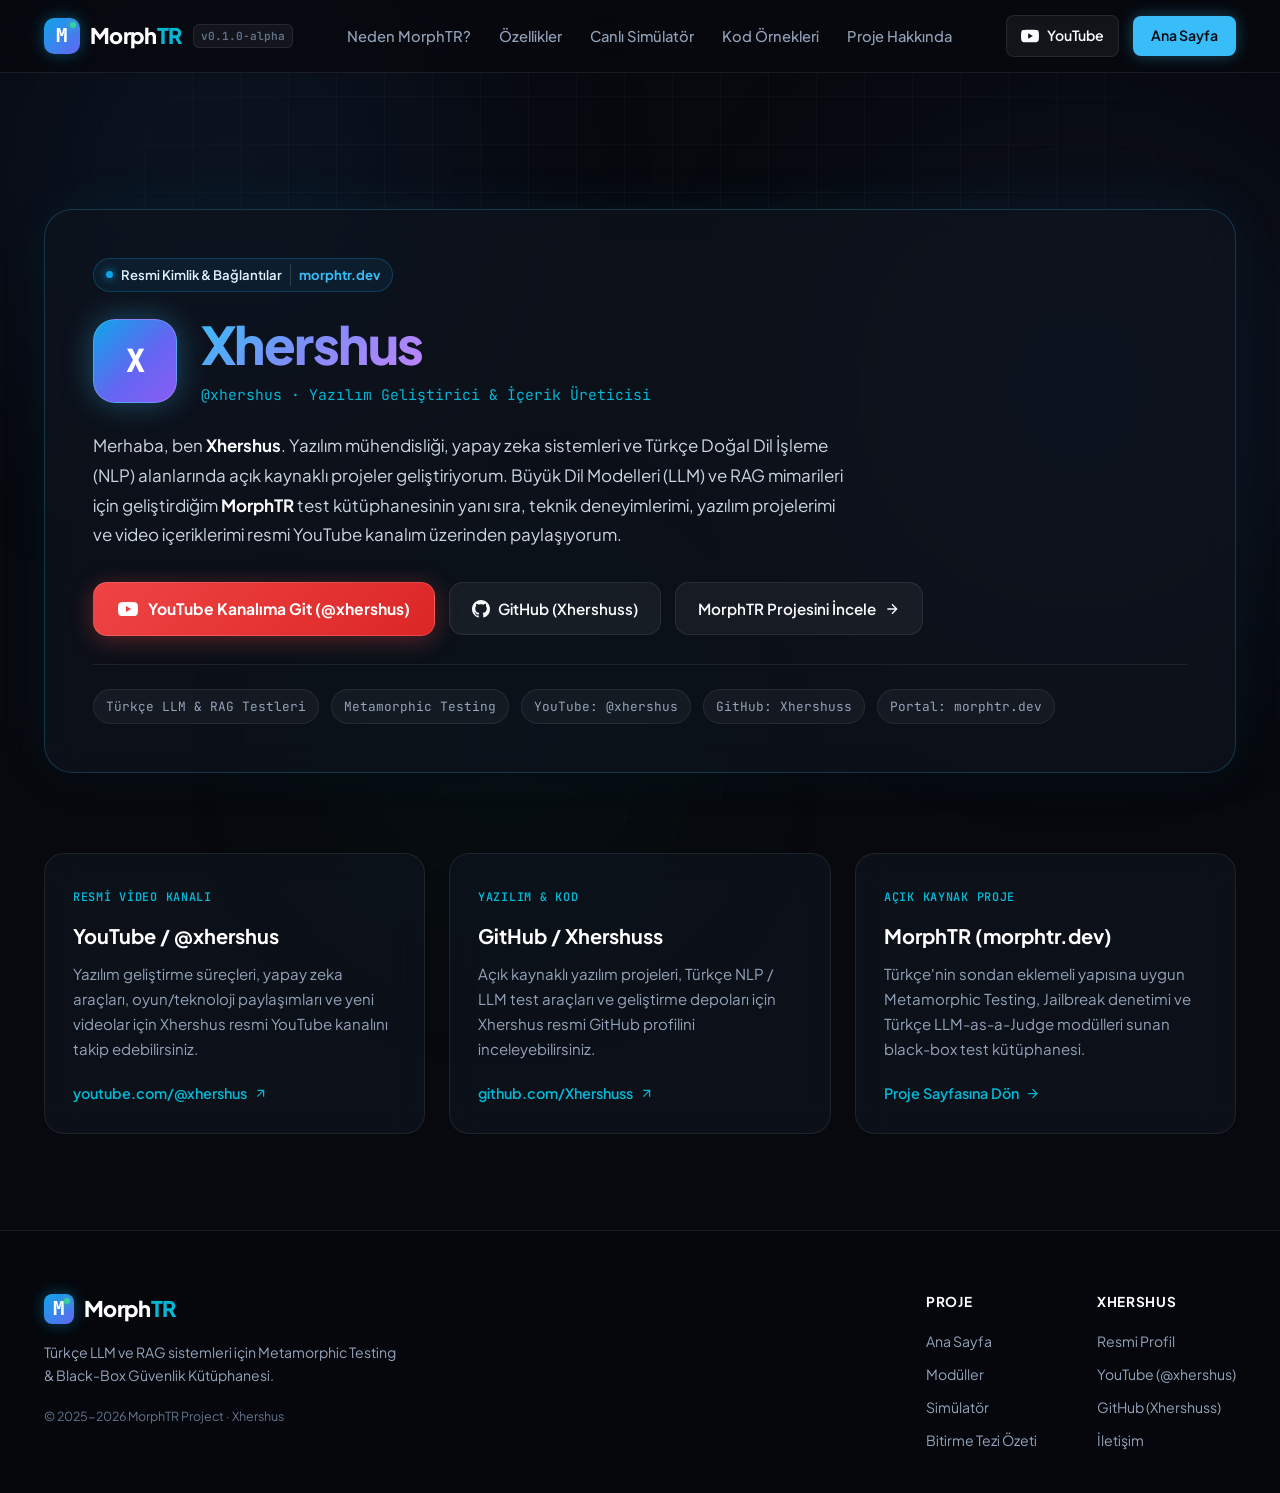
==== xhershus/index.html @ 2f46119b "Add Xhershus profile page, SEO metadata, sitemap and robots" ====
<!DOCTYPE html>
<html lang="tr">
<head>
  <meta charset="UTF-8">
  <meta name="viewport" content="width=device-width, initial-scale=1.0">
  <title>Xhershus - Resmi Profil ve Bağlantılar | MorphTR</title>
  <meta name="description" content="Xhershus resmi geliştirici ve içerik üreticisi profili. YouTube kanalı (@xhershus), GitHub profili (Xhershuss) ve açık kaynaklı MorphTR projesine buradan ulaşabilirsiniz.">
  <meta name="robots" content="index, follow">
  <meta name="author" content="Xhershus">
  <link rel="canonical" href="https://morphtr.dev/xhershus/">

  <!-- Open Graph / Social Media -->
  <meta property="og:type" content="profile">
  <meta property="og:site_name" content="MorphTR">
  <meta property="og:title" content="Xhershus - Resmi Profil ve Bağlantılar | MorphTR">
  <meta property="og:description" content="Xhershus resmi profil sayfası: YouTube kanalı (@xhershus), GitHub profili (Xhershuss) ve MorphTR açık kaynak projesi.">
  <meta property="og:url" content="https://morphtr.dev/xhershus/">
  <meta property="og:image" content="https://morphtr.dev/og-image.png">
  <meta property="profile:username" content="Xhershus">

  <!-- Structured Data (Schema.org JSON-LD) -->
  <script type="application/ld+json">
    {
      "@context": "https://schema.org",
      "@graph": [
        {
          "@type": "ProfilePage",
          "@id": "https://morphtr.dev/xhershus/#profilepage",
          "url": "https://morphtr.dev/xhershus/",
          "name": "Xhershus - Resmi Profil ve Bağlantılar",
          "isPartOf": {
            "@type": "WebSite",
            "name": "MorphTR",
            "url": "https://morphtr.dev/"
          },
          "dateCreated": "2026-11-14T21:51:00+03:00",
          "dateModified": "2026-11-14T22:08:00+03:00",
          "mainEntity": {
            "@type": "Person",
            "name": "Xhershus",
            "alternateName": "Xhershus",
            "identifier": "xhershus",
            "url": "https://morphtr.dev/xhershus/",
            "description": "Yazılım geliştirici, Türkçe NLP ve LLM test teknolojileri araştırmacısı, MorphTR geliştiricisi ve YouTube içerik üreticisi.",
            "sameAs": [
              "https://www.youtube.com/@xhershus",
              "https://github.com/Xhershuss"
            ]
          }
        },
        {
          "@type": "BreadcrumbList",
          "itemListElement": [
            {
              "@type": "ListItem",
              "position": 1,
              "name": "MorphTR",
              "item": "https://morphtr.dev/"
            },
            {
              "@type": "ListItem",
              "position": 2,
              "name": "Xhershus",
              "item": "https://morphtr.dev/xhershus/"
            }
          ]
        }
      ]
    }
  </script>

  <!-- Fonts & Styles -->
  <link rel="preconnect" href="https://fonts.googleapis.com">
  <link rel="preconnect" href="https://fonts.gstatic.com" crossorigin>
  <link href="https://fonts.googleapis.com/css2?family=Plus+Jakarta+Sans:wght@300;400;500;600;700;800&family=JetBrains+Mono:wght@400;500;600;700&display=swap" rel="stylesheet">
  <link rel="stylesheet" href="../style.css">
</head>
<body>

  <!-- Background decorative glows -->
  <div class="glow-orb glow-top-left" aria-hidden="true"></div>
  <div class="glow-orb glow-top-right" aria-hidden="true"></div>
  <div class="glow-orb glow-center" aria-hidden="true"></div>
  <div class="bg-grid-pattern" aria-hidden="true"></div>

  <!-- Navigation -->
  <header class="navbar" id="navbar">
    <div class="container nav-container">
      <a href="../" class="brand-logo" aria-label="MorphTR Ana Sayfa">
        <div class="logo-icon">
          <span class="logo-morph">M</span>
          <span class="logo-dot"></span>
        </div>
        <span class="brand-name">Morph<span class="brand-accent">TR</span></span>
        <span class="version-tag">v0.1.0-alpha</span>
      </a>

      <nav class="nav-links" aria-label="Ana Menü">
        <a href="../#sorun-ve-cozum" class="nav-link">Neden MorphTR?</a>
        <a href="../#ozellikler" class="nav-link">Özellikler</a>
        <a href="../#interaktif-demo" class="nav-link">Canlı Simülatör</a>
        <a href="../#ornek-kod" class="nav-link">Kod Örnekleri</a>
        <a href="../#proje-hakkinda" class="nav-link">Proje Hakkında</a>
      </nav>

      <div class="nav-actions">
        <a href="https://www.youtube.com/@xhershus" target="_blank" rel="me noopener" class="btn-nav-github">
          <svg viewBox="0 0 24 24" width="18" height="18" fill="currentColor" aria-hidden="true">
            <path d="M23.498 6.186a3.016 3.016 0 0 0-2.122-2.136C19.505 3.545 12 3.545 12 3.545s-7.505 0-9.377.505A3.017 3.017 0 0 0 .502 6.186C0 8.07 0 12 0 12s0 3.93.502 5.814a3.016 3.016 0 0 0 2.122 2.136c1.871.505 9.376.505 9.376.505s7.505 0 9.377-.505a3.015 3.015 0 0 0 2.122-2.136C24 15.93 24 12 24 12s0-3.93-.502-5.814zM9.545 15.568V8.432L15.818 12l-6.273 3.568z"/>
          </svg>
          <span>YouTube</span>
        </a>
        <a href="../" class="btn-primary-sm">Ana Sayfa</a>
      </div>
    </div>
  </header>

  <main>
    <!-- PROFILE HERO -->
    <section class="profile-hero">
      <div class="container">
        <div class="profile-hero-card">
          <div class="badge-pill">
            <span class="badge-dot"></span>
            <span class="badge-text">Resmi Kimlik &amp; Bağlantılar</span>
            <span class="badge-accent">morphtr.dev</span>
          </div>

          <div class="profile-identity">
            <div class="profile-avatar" aria-hidden="true">X</div>
            <div>
              <h1 class="profile-title"><span class="gradient-text">Xhershus</span></h1>
              <div class="profile-handle">@xhershus · Yazılım Geliştirici &amp; İçerik Üreticisi</div>
            </div>
          </div>

          <p class="profile-bio">
            Merhaba, ben <strong>Xhershus</strong>. Yazılım mühendisliği, yapay zeka sistemleri ve Türkçe Doğal Dil İşleme (NLP) alanlarında açık kaynaklı projeler geliştiriyorum. Büyük Dil Modelleri (LLM) ve RAG mimarileri için geliştirdiğim <strong>MorphTR</strong> test kütüphanesinin yanı sıra, teknik deneyimlerimi, yazılım projelerimi ve video içeriklerimi resmi YouTube kanalım üzerinden paylaşıyorum.
          </p>

          <div class="profile-actions">
            <a href="https://www.youtube.com/@xhershus" target="_blank" rel="me noopener" class="btn-youtube-primary" id="btn-youtube-channel">
              <svg viewBox="0 0 24 24" width="20" height="20" fill="currentColor" aria-hidden="true">
                <path d="M23.498 6.186a3.016 3.016 0 0 0-2.122-2.136C19.505 3.545 12 3.545 12 3.545s-7.505 0-9.377.505A3.017 3.017 0 0 0 .502 6.186C0 8.07 0 12 0 12s0 3.93.502 5.814a3.016 3.016 0 0 0 2.122 2.136c1.871.505 9.376.505 9.376.505s7.505 0 9.377-.505a3.015 3.015 0 0 0 2.122-2.136C24 15.93 24 12 24 12s0-3.93-.502-5.814zM9.545 15.568V8.432L15.818 12l-6.273 3.568z"/>
              </svg>
              <span>YouTube Kanalıma Git (@xhershus)</span>
            </a>

            <a href="https://github.com/Xhershuss" target="_blank" rel="me noopener" class="profile-btn-secondary" id="btn-github-profile">
              <svg viewBox="0 0 24 24" width="18" height="18" fill="currentColor" aria-hidden="true">
                <path d="M12 0C5.37 0 0 5.37 0 12c0 5.31 3.435 9.795 8.205 11.385.6.105.825-.255.825-.57 0-.285-.015-1.23-.015-2.235-3.015.555-3.795-.735-4.035-1.41-.135-.345-.72-1.41-1.23-1.695-.42-.225-1.02-.78-.015-.795.945-.015 1.62.87 1.845 1.23 1.08 1.815 2.805 1.305 3.495.99.105-.78.42-1.305.765-1.605-2.67-.3-5.46-1.335-5.46-5.925 0-1.305.465-2.385 1.23-3.225-.12-.3-.54-1.53.12-3.18 0 0 1.005-.315 3.3 1.23.96-.27 1.98-.405 3-.405s2.04.135 3 .405c2.295-1.56 3.3-1.23 3.3-1.23.66 1.65.24 2.88.12 3.18.765.84 1.23 1.905 1.23 3.225 0 4.605-2.805 5.625-5.475 5.925.435.375.81 1.095.81 2.22 0 1.605-.015 2.895-.015 3.3 0 .315.225.69.825.57A12.02 12.02 0 0024 12c0-6.63-5.37-12-12-12z"/>
              </svg>
              <span>GitHub (Xhershuss)</span>
            </a>

            <a href="../" class="profile-btn-secondary">
              <span>MorphTR Projesini İncele</span>
              <svg viewBox="0 0 24 24" width="16" height="16" fill="none" stroke="currentColor" stroke-width="2" aria-hidden="true">
                <path d="M5 12h14M12 5l7 7-7 7"/>
              </svg>
            </a>
          </div>

          <div class="profile-meta-strip">
            <span class="profile-chip">Türkçe LLM &amp; RAG Testleri</span>
            <span class="profile-chip">Metamorphic Testing</span>
            <span class="profile-chip">YouTube: @xhershus</span>
            <span class="profile-chip">GitHub: Xhershuss</span>
            <span class="profile-chip">Portal: morphtr.dev</span>
          </div>
        </div>
      </div>
    </section>

    <!-- PROFILE HIGHLIGHTS & VERIFIED LINKS -->
    <section class="profile-grid-section">
      <div class="container">
        <div class="profile-cards-grid">
          <article class="profile-card">
            <div>
              <span class="profile-card-tag">Resmi Video Kanalı</span>
              <h2>YouTube / @xhershus</h2>
              <p>
                Yazılım geliştirme süreçleri, yapay zeka araçları, oyun/teknoloji paylaşımları ve yeni videolar için Xhershus resmi YouTube kanalını takip edebilirsiniz.
              </p>
            </div>
            <a href="https://www.youtube.com/@xhershus" target="_blank" rel="me noopener" class="profile-card-link">
              <span>youtube.com/@xhershus</span>
              <svg viewBox="0 0 24 24" width="15" height="15" fill="none" stroke="currentColor" stroke-width="2" aria-hidden="true">
                <path d="M7 17L17 7M7 7h10v10"/>
              </svg>
            </a>
          </article>

          <article class="profile-card">
            <div>
              <span class="profile-card-tag">Yazılım &amp; Kod</span>
              <h2>GitHub / Xhershuss</h2>
              <p>
                Açık kaynaklı yazılım projeleri, Türkçe NLP / LLM test araçları ve geliştirme depoları için Xhershus resmi GitHub profilini inceleyebilirsiniz.
              </p>
            </div>
            <a href="https://github.com/Xhershuss" target="_blank" rel="me noopener" class="profile-card-link">
              <span>github.com/Xhershuss</span>
              <svg viewBox="0 0 24 24" width="15" height="15" fill="none" stroke="currentColor" stroke-width="2" aria-hidden="true">
                <path d="M7 17L17 7M7 7h10v10"/>
              </svg>
            </a>
          </article>

          <article class="profile-card">
            <div>
              <span class="profile-card-tag">Açık Kaynak Proje</span>
              <h2>MorphTR (morphtr.dev)</h2>
              <p>
                Türkçe'nin sondan eklemeli yapısına uygun Metamorphic Testing, Jailbreak denetimi ve Türkçe LLM-as-a-Judge modülleri sunan black-box test kütüphanesi.
              </p>
            </div>
            <a href="../" class="profile-card-link">
              <span>Proje Sayfasına Dön</span>
              <svg viewBox="0 0 24 24" width="15" height="15" fill="none" stroke="currentColor" stroke-width="2" aria-hidden="true">
                <path d="M5 12h14M12 5l7 7-7 7"/>
              </svg>
            </a>
          </article>
        </div>
      </div>
    </section>
  </main>

  <!-- FOOTER -->
  <footer class="footer">
    <div class="container footer-container">
      <div class="footer-left">
        <div class="brand-logo footer-logo">
          <div class="logo-icon sm">
            <span class="logo-morph">M</span>
            <span class="logo-dot"></span>
          </div>
          <span class="brand-name">Morph<span class="brand-accent">TR</span></span>
        </div>
        <p class="footer-tagline">
          Türkçe LLM ve RAG sistemleri için Metamorphic Testing &amp; Black-Box Güvenlik Kütüphanesi.
        </p>
        <span class="footer-copyright">© 2025-2026 MorphTR Project · Xhershus</span>
      </div>

      <div class="footer-right">
        <div class="footer-nav-col">
          <h4 class="col-title">Proje</h4>
          <a href="../">Ana Sayfa</a>
          <a href="../#ozellikler">Modüller</a>
          <a href="../#interaktif-demo">Simülatör</a>
          <a href="../#proje-hakkinda">Bitirme Tezi Özeti</a>
        </div>
        <div class="footer-nav-col">
          <h4 class="col-title">Xhershus</h4>
          <a href="/xhershus/">Resmi Profil</a>
          <a href="https://www.youtube.com/@xhershus" target="_blank" rel="me noopener">YouTube (@xhershus)</a>
          <a href="https://github.com/Xhershuss" target="_blank" rel="me noopener">GitHub (Xhershuss)</a>
          <a href="mailto:info@morphtr.dev">İletişim</a>
        </div>
      </div>
    </div>
  </footer>

  <script>
    const navbar = document.getElementById('navbar');
    window.addEventListener('scroll', () => {
      if (window.scrollY > 20) {
        navbar.classList.add('scrolled');
      } else {
        navbar.classList.remove('scrolled');
      }
    });
  </script>
</body>
</html>
---- style.css ----
/* ===================================================================
   MorphTR - Modern Design System & Stylesheet
   Specialized for morphtr.dev
   Aesthetic: Ultra-modern Dark Mode, Glassmorphism, Neon Accents, Cyber-Academic
   =================================================================== */

:root {
  /* Color Palette */
  --bg-dark: #07090e;
  --bg-card: rgba(15, 20, 31, 0.7);
  --bg-card-hover: rgba(22, 29, 45, 0.85);
  --bg-card-solid: #0d121c;
  --bg-secondary: #0a0e17;

  /* Accent Gradients & Hues */
  --accent-cyan: #06b6d4;
  --accent-cyan-glow: rgba(6, 182, 212, 0.25);
  --accent-blue: #3b82f6;
  --accent-indigo: #6366f1;
  --accent-purple: #8b5cf6;
  --accent-emerald: #10b981;
  --accent-rose: #f43f5e;
  --accent-amber: #f59e0b;

  --gradient-primary: linear-gradient(135deg, #38bdf8 0%, #818cf8 50%, #c084fc 100%);
  --gradient-cyan-blue: linear-gradient(135deg, #06b6d4 0%, #3b82f6 100%);
  --gradient-border: linear-gradient(135deg, rgba(56, 189, 248, 0.4) 0%, rgba(99, 102, 241, 0.2) 50%, rgba(255, 255, 255, 0.05) 100%);
  --gradient-glow: radial-gradient(circle, rgba(56, 189, 248, 0.15) 0%, rgba(99, 102, 241, 0.05) 45%, transparent 70%);

  /* Typography */
  --font-sans: 'Plus Jakarta Sans', -apple-system, BlinkMacSystemFont, "Segoe UI", Roboto, sans-serif;
  --font-mono: 'JetBrains Mono', monospace;

  /* Text Colors */
  --text-main: #f8fafc;
  --text-muted: #94a3b8;
  --text-dim: #64748b;
  --text-inverted: #050811;

  /* Borders & Glass */
  --border-subtle: rgba(255, 255, 255, 0.08);
  --border-hover: rgba(56, 189, 248, 0.35);
  --glass-blur: blur(16px);
  --radius-sm: 8px;
  --radius-md: 14px;
  --radius-lg: 20px;
  --radius-xl: 28px;

  /* Shadows */
  --shadow-subtle: 0 4px 20px rgba(0, 0, 0, 0.35);
  --shadow-glow: 0 0 35px rgba(56, 189, 248, 0.2);
  --shadow-card: 0 10px 30px -10px rgba(0, 0, 0, 0.5);

  --transition-fast: 0.18s cubic-bezier(0.4, 0, 0.2, 1);
  --transition-smooth: 0.3s cubic-bezier(0.16, 1, 0.3, 1);
}

/* Reset & Base */
*, *::before, *::after {
  box-sizing: border-box;
  margin: 0;
  padding: 0;
}

html {
  scroll-behavior: smooth;
  font-size: 16px;
  color-scheme: dark;
}

body {
  font-family: var(--font-sans);
  background-color: var(--bg-dark);
  color: var(--text-main);
  line-height: 1.65;
  overflow-x: hidden;
  position: relative;
  min-height: 100vh;
  -webkit-font-smoothing: antialiased;
}

/* Background Grids & Orbs */
.bg-grid-pattern {
  position: fixed;
  top: 0;
  left: 0;
  width: 100vw;
  height: 100vh;
  background-image: 
    linear-gradient(to right, rgba(255, 255, 255, 0.025) 1px, transparent 1px),
    linear-gradient(to bottom, rgba(255, 255, 255, 0.025) 1px, transparent 1px);
  background-size: 48px 48px;
  pointer-events: none;
  z-index: -1;
  mask-image: radial-gradient(circle at 50% 30%, black 40%, transparent 80%);
}

.glow-orb {
  position: fixed;
  border-radius: 50%;
  filter: blur(120px);
  pointer-events: none;
  z-index: -1;
  opacity: 0.6;
  animation: floatOrb 18s ease-in-out infinite alternate;
}

.glow-top-left {
  top: -100px;
  left: -50px;
  width: 550px;
  height: 550px;
  background: radial-gradient(circle, rgba(14, 165, 233, 0.2) 0%, rgba(99, 102, 241, 0.1) 60%, transparent 80%);
}

.glow-top-right {
  top: 10%;
  right: -100px;
  width: 600px;
  height: 600px;
  background: radial-gradient(circle, rgba(139, 92, 246, 0.18) 0%, rgba(56, 189, 248, 0.08) 60%, transparent 80%);
  animation-delay: -5s;
}

.glow-center {
  top: 55%;
  left: 20%;
  width: 500px;
  height: 500px;
  background: radial-gradient(circle, rgba(16, 185, 129, 0.12) 0%, transparent 70%);
  animation-delay: -10s;
}

@keyframes floatOrb {
  0% { transform: translate(0, 0) scale(1); }
  50% { transform: translate(30px, 40px) scale(1.08); }
  100% { transform: translate(-20px, 20px) scale(0.95); }
}

/* Container */
.container {
  width: 100%;
  max-width: 1240px;
  margin: 0 auto;
  padding: 0 24px;
}

/* Typography Helpers */
.gradient-text {
  background: var(--gradient-primary);
  -webkit-background-clip: text;
  -webkit-text-fill-color: transparent;
  display: inline-block;
}

.section-tag {
  display: inline-flex;
  align-items: center;
  gap: 6px;
  padding: 6px 14px;
  font-size: 0.78rem;
  font-weight: 700;
  text-transform: uppercase;
  letter-spacing: 0.08em;
  color: var(--accent-cyan);
  background: rgba(6, 182, 212, 0.1);
  border: 1px solid rgba(6, 182, 212, 0.25);
  border-radius: 100px;
  margin-bottom: 14px;
}

.section-title {
  font-size: 2.3rem;
  font-weight: 800;
  letter-spacing: -0.025em;
  line-height: 1.25;
  margin-bottom: 16px;
  color: #fff;
}

.section-subtitle {
  font-size: 1.08rem;
  color: var(--text-muted);
  max-width: 680px;
  margin: 0 auto;
  line-height: 1.6;
}

.text-center {
  text-align: center;
}

/* ===================================================================
   NAVIGATION
   =================================================================== */
.navbar {
  position: sticky;
  top: 0;
  width: 100%;
  z-index: 1000;
  backdrop-filter: var(--glass-blur);
  background: rgba(7, 9, 14, 0.75);
  border-bottom: 1px solid var(--border-subtle);
  transition: all var(--transition-smooth);
}

.navbar.scrolled {
  background: rgba(7, 9, 14, 0.92);
  border-bottom-color: rgba(56, 189, 248, 0.15);
  box-shadow: 0 10px 30px rgba(0, 0, 0, 0.4);
}

.nav-container {
  display: flex;
  align-items: center;
  justify-content: space-between;
  height: 72px;
}

.brand-logo {
  display: flex;
  align-items: center;
  gap: 10px;
  text-decoration: none;
  color: #fff;
}

.logo-icon {
  width: 36px;
  height: 36px;
  border-radius: 10px;
  background: linear-gradient(135deg, #0ea5e9, #6366f1);
  display: flex;
  align-items: center;
  justify-content: center;
  position: relative;
  box-shadow: 0 0 15px rgba(14, 165, 233, 0.4);
}

.logo-icon.sm {
  width: 30px;
  height: 30px;
  border-radius: 8px;
}

.logo-morph {
  font-family: var(--font-mono);
  font-weight: 800;
  font-size: 1.2rem;
  color: #fff;
}

.logo-dot {
  position: absolute;
  top: 4px;
  right: 4px;
  width: 6px;
  height: 6px;
  border-radius: 50%;
  background: #34d399;
  box-shadow: 0 0 6px #34d399;
}

.brand-name {
  font-size: 1.35rem;
  font-weight: 800;
  letter-spacing: -0.03em;
}

.brand-accent {
  color: var(--accent-cyan);
}

.version-tag {
  font-size: 0.7rem;
  font-weight: 600;
  font-family: var(--font-mono);
  color: var(--text-dim);
  background: rgba(255, 255, 255, 0.05);
  padding: 2px 7px;
  border-radius: 6px;
  border: 1px solid var(--border-subtle);
  margin-left: 2px;
}

.nav-links {
  display: flex;
  align-items: center;
  gap: 28px;
}

.nav-link {
  color: var(--text-muted);
  text-decoration: none;
  font-size: 0.92rem;
  font-weight: 500;
  transition: color var(--transition-fast);
  position: relative;
}

.nav-link:hover {
  color: #fff;
}

.nav-actions {
  display: flex;
  align-items: center;
  gap: 14px;
}

.btn-nav-github {
  display: inline-flex;
  align-items: center;
  gap: 8px;
  color: var(--text-main);
  text-decoration: none;
  font-size: 0.88rem;
  font-weight: 600;
  padding: 8px 14px;
  background: rgba(255, 255, 255, 0.05);
  border: 1px solid var(--border-subtle);
  border-radius: var(--radius-sm);
  transition: all var(--transition-fast);
}

.btn-nav-github:hover {
  background: rgba(255, 255, 255, 0.1);
  border-color: rgba(255, 255, 255, 0.2);
  transform: translateY(-1px);
}

.btn-primary-sm {
  display: inline-flex;
  align-items: center;
  font-size: 0.88rem;
  font-weight: 600;
  color: #030712;
  background: #38bdf8;
  padding: 8px 18px;
  border-radius: var(--radius-sm);
  text-decoration: none;
  transition: all var(--transition-fast);
  box-shadow: 0 0 15px rgba(56, 189, 248, 0.35);
}

.btn-primary-sm:hover {
  background: #7dd3fc;
  box-shadow: 0 0 25px rgba(56, 189, 248, 0.6);
  transform: translateY(-1px);
}

/* ===================================================================
   HERO SECTION
   =================================================================== */
.hero-section {
  padding: 80px 0 90px;
  position: relative;
}

.hero-container {
  display: grid;
  grid-template-columns: 1.15fr 0.95fr;
  gap: 48px;
  align-items: center;
}

.badge-pill {
  display: inline-flex;
  align-items: center;
  gap: 8px;
  padding: 5px 12px;
  background: rgba(14, 165, 233, 0.08);
  border: 1px solid rgba(14, 165, 233, 0.25);
  border-radius: 100px;
  font-size: 0.82rem;
  font-weight: 600;
  margin-bottom: 24px;
}

.badge-dot {
  width: 7px;
  height: 7px;
  border-radius: 50%;
  background: #0ea5e9;
  box-shadow: 0 0 8px #0ea5e9;
  animation: pulseDot 2s infinite;
}

@keyframes pulseDot {
  0%, 100% { opacity: 1; transform: scale(1); }
  50% { opacity: 0.4; transform: scale(0.85); }
}

.badge-text {
  color: #e0f2fe;
}

.badge-accent {
  color: #38bdf8;
  font-weight: 700;
  border-left: 1px solid rgba(255, 255, 255, 0.15);
  padding-left: 8px;
}

.hero-title {
  font-size: 3.2rem;
  font-weight: 800;
  letter-spacing: -0.035em;
  line-height: 1.15;
  margin-bottom: 22px;
  color: #fff;
}

.hero-lead {
  font-size: 1.18rem;
  color: var(--text-muted);
  line-height: 1.7;
  margin-bottom: 36px;
  max-width: 580px;
}

.hero-lead strong {
  color: #f1f5f9;
}

.hero-cta-group {
  display: flex;
  align-items: center;
  flex-wrap: wrap;
  gap: 16px;
  margin-bottom: 40px;
}

/* CLI Box */
.cli-copy-box {
  display: flex;
  align-items: center;
  gap: 10px;
  background: rgba(15, 23, 42, 0.85);
  border: 1px solid rgba(56, 189, 248, 0.3);
  border-radius: var(--radius-md);
  padding: 10px 14px 10px 16px;
  font-family: var(--font-mono);
  box-shadow: 0 4px 20px rgba(0, 0, 0, 0.3);
  position: relative;
  transition: all var(--transition-fast);
}

.cli-copy-box:hover {
  border-color: rgba(56, 189, 248, 0.55);
  box-shadow: 0 0 20px rgba(56, 189, 248, 0.2);
}

.cli-prompt {
  color: var(--accent-cyan);
  font-weight: 700;
}

.cli-code {
  font-size: 0.95rem;
  font-weight: 600;
  color: #f8fafc;
}

.btn-copy-code {
  background: rgba(255, 255, 255, 0.08);
  border: 1px solid rgba(255, 255, 255, 0.1);
  color: var(--text-muted);
  padding: 6px;
  border-radius: 6px;
  cursor: pointer;
  display: flex;
  align-items: center;
  justify-content: center;
  transition: all var(--transition-fast);
  position: relative;
}

.btn-copy-code:hover {
  background: rgba(255, 255, 255, 0.15);
  color: #fff;
}

.copy-tooltip {
  position: absolute;
  top: -34px;
  left: 50%;
  transform: translateX(-50%) translateY(5px);
  background: #10b981;
  color: #fff;
  font-size: 0.75rem;
  font-family: var(--font-sans);
  font-weight: 600;
  padding: 3px 8px;
  border-radius: 4px;
  opacity: 0;
  visibility: hidden;
  transition: all 0.2s ease;
  pointer-events: none;
  white-space: nowrap;
}

.copy-tooltip.show {
  opacity: 1;
  visibility: visible;
  transform: translateX(-50%) translateY(0);
}

.btn-secondary {
  display: inline-flex;
  align-items: center;
  gap: 8px;
  color: #f8fafc;
  background: rgba(255, 255, 255, 0.06);
  border: 1px solid var(--border-subtle);
  padding: 12px 22px;
  border-radius: var(--radius-md);
  font-size: 0.95rem;
  font-weight: 600;
  text-decoration: none;
  transition: all var(--transition-fast);
}

.btn-secondary:hover {
  background: rgba(255, 255, 255, 0.12);
  border-color: rgba(255, 255, 255, 0.25);
  transform: translateY(-2px);
}

/* Hero Stats */
.hero-stats {
  display: flex;
  align-items: center;
  gap: 24px;
  padding-top: 24px;
  border-top: 1px solid var(--border-subtle);
}

.stat-card {
  display: flex;
  flex-direction: column;
}

.stat-value {
  font-size: 1.8rem;
  font-weight: 800;
  letter-spacing: -0.03em;
  color: #fff;
  line-height: 1;
}

.stat-label {
  font-size: 0.8rem;
  color: var(--text-dim);
  font-weight: 500;
  margin-top: 4px;
}

.stat-divider {
  width: 1px;
  height: 36px;
  background: var(--border-subtle);
}

/* ===================================================================
   HERO TERMINAL VISUAL
   =================================================================== */
.hero-visual {
  position: relative;
}

.terminal-card {
  background: #0b0f17;
  border: 1px solid rgba(56, 189, 248, 0.2);
  border-radius: var(--radius-lg);
  overflow: hidden;
  box-shadow: 0 20px 50px -15px rgba(0, 0, 0, 0.8), 0 0 40px rgba(14, 165, 233, 0.12);
  transition: transform var(--transition-smooth), border-color var(--transition-smooth);
}

.terminal-card:hover {
  border-color: rgba(56, 189, 248, 0.4);
  transform: translateY(-3px);
}

.terminal-header {
  background: #0f1523;
  padding: 12px 18px;
  border-bottom: 1px solid rgba(255, 255, 255, 0.06);
  display: flex;
  align-items: center;
  justify-content: space-between;
}

.terminal-dots {
  display: flex;
  gap: 6px;
}

.terminal-dots .dot {
  width: 11px;
  height: 11px;
  border-radius: 50%;
}

.terminal-dots .red { background: #ef4444; }
.terminal-dots .yellow { background: #f59e0b; }
.terminal-dots .green { background: #10b981; }

.terminal-title {
  font-family: var(--font-mono);
  font-size: 0.78rem;
  color: var(--text-dim);
}

.terminal-badge {
  font-size: 0.68rem;
  font-weight: 700;
  font-family: var(--font-mono);
  color: #34d399;
  background: rgba(16, 185, 129, 0.15);
  border: 1px solid rgba(16, 185, 129, 0.3);
  padding: 2px 7px;
  border-radius: 4px;
}

.terminal-body {
  padding: 20px;
  font-family: var(--font-mono);
  font-size: 0.85rem;
  line-height: 1.6;
  color: #cbd5e1;
}

.term-line {
  margin-bottom: 8px;
  display: flex;
  align-items: baseline;
  flex-wrap: wrap;
  gap: 6px;
}

.term-dim {
  color: #64748b;
  font-size: 0.78rem;
}

.term-label {
  color: #38bdf8;
  font-weight: 700;
  font-size: 0.8rem;
}

.term-prompt .term-str {
  color: #f1f5f9;
}

.term-morph .term-str {
  color: #a7f3d0;
}

.tag-perturbation {
  background: rgba(167, 243, 208, 0.12);
  border: 1px solid rgba(167, 243, 208, 0.3);
  color: #34d399;
  font-size: 0.7rem;
  padding: 1px 6px;
  border-radius: 4px;
  font-weight: 600;
}

.term-status-badge {
  font-size: 0.72rem;
  font-weight: 700;
  color: #38bdf8;
  background: rgba(56, 189, 248, 0.15);
  border-radius: 4px;
  padding: 2px 6px;
}

.term-status-badge.badge-safe {
  color: #34d399;
  background: rgba(52, 211, 153, 0.15);
}

.terminal-footer-status {
  margin-top: 18px;
  padding-top: 14px;
  border-top: 1px dashed rgba(255, 255, 255, 0.1);
  display: flex;
  align-items: center;
  gap: 10px;
  font-size: 0.82rem;
  color: #e2e8f0;
}

.pulse-indicator {
  width: 8px;
  height: 8px;
  border-radius: 50%;
  background: #10b981;
  box-shadow: 0 0 10px #10b981;
  animation: pulseDot 1.5s infinite;
}

/* ===================================================================
   SECTION COMMON
   =================================================================== */
.section {
  padding: 100px 0;
  position: relative;
}

.section-header {
  margin-bottom: 56px;
}

/* ===================================================================
   PROBLEM & MOTIVATION SECTION
   =================================================================== */
.problem-solution-grid {
  display: grid;
  grid-template-columns: repeat(3, 1fr);
  gap: 28px;
}

.challenge-card {
  background: var(--bg-card);
  backdrop-filter: var(--glass-blur);
  border: 1px solid var(--border-subtle);
  border-radius: var(--radius-lg);
  padding: 32px 26px;
  transition: all var(--transition-smooth);
  display: flex;
  flex-direction: column;
}

.challenge-card:hover {
  background: var(--bg-card-hover);
  border-color: rgba(56, 189, 248, 0.25);
  transform: translateY(-5px);
  box-shadow: var(--shadow-card);
}

.card-icon-wrapper {
  width: 50px;
  height: 50px;
  border-radius: var(--radius-md);
  display: flex;
  align-items: center;
  justify-content: center;
  margin-bottom: 22px;
}

.danger-glow {
  background: rgba(244, 63, 94, 0.12);
  color: #fb7185;
  border: 1px solid rgba(244, 63, 94, 0.25);
}

.warning-glow {
  background: rgba(245, 158, 11, 0.12);
  color: #fbbf24;
  border: 1px solid rgba(245, 158, 11, 0.25);
}

.shield-glow {
  background: rgba(16, 185, 129, 0.12);
  color: #34d399;
  border: 1px solid rgba(16, 185, 129, 0.25);
}

.card-title {
  font-size: 1.25rem;
  font-weight: 700;
  color: #fff;
  margin-bottom: 12px;
}

.card-desc {
  font-size: 0.94rem;
  color: var(--text-muted);
  line-height: 1.6;
  margin-bottom: 24px;
  flex-grow: 1;
}

.card-solution {
  background: rgba(255, 255, 255, 0.03);
  border: 1px solid rgba(255, 255, 255, 0.07);
  border-radius: var(--radius-sm);
  padding: 14px 16px;
  font-size: 0.88rem;
  color: #cbd5e1;
}

.solution-tag {
  display: block;
  font-size: 0.75rem;
  font-weight: 700;
  text-transform: uppercase;
  color: var(--accent-cyan);
  letter-spacing: 0.05em;
  margin-bottom: 4px;
}

/* ===================================================================
   CORE FEATURES (3 PILLARS)
   =================================================================== */
.features-grid {
  display: grid;
  grid-template-columns: repeat(3, 1fr);
  gap: 30px;
}

.feature-box {
  background: var(--bg-card);
  backdrop-filter: var(--glass-blur);
  border: 1px solid var(--border-subtle);
  border-radius: var(--radius-lg);
  padding: 34px 28px;
  transition: all var(--transition-smooth);
  position: relative;
  overflow: hidden;
}

.feature-box::before {
  content: '';
  position: absolute;
  top: 0;
  left: 0;
  right: 0;
  height: 2px;
  background: var(--gradient-cyan-blue);
  opacity: 0;
  transition: opacity var(--transition-fast);
}

.feature-box:hover {
  background: var(--bg-card-hover);
  border-color: rgba(56, 189, 248, 0.3);
  transform: translateY(-4px);
  box-shadow: var(--shadow-card);
}

.feature-box:hover::before {
  opacity: 1;
}

.feature-header {
  display: flex;
  align-items: center;
  justify-content: space-between;
  margin-bottom: 20px;
}

.feature-icon-badge {
  font-family: var(--font-mono);
  font-size: 0.95rem;
  font-weight: 800;
  color: var(--accent-cyan);
  background: rgba(6, 182, 212, 0.12);
  width: 36px;
  height: 36px;
  border-radius: var(--radius-sm);
  display: flex;
  align-items: center;
  justify-content: center;
  border: 1px solid rgba(6, 182, 212, 0.25);
}

.feature-category {
  font-size: 0.75rem;
  font-weight: 600;
  text-transform: uppercase;
  letter-spacing: 0.05em;
  color: var(--text-dim);
}

.feature-heading {
  font-size: 1.3rem;
  font-weight: 700;
  color: #fff;
  margin-bottom: 12px;
  line-height: 1.3;
}

.feature-text {
  font-size: 0.94rem;
  color: var(--text-muted);
  line-height: 1.6;
  margin-bottom: 24px;
}

.feature-checklist {
  list-style: none;
  display: flex;
  flex-direction: column;
  gap: 12px;
}

.feature-checklist li {
  display: flex;
  align-items: flex-start;
  gap: 10px;
  font-size: 0.88rem;
  color: #cbd5e1;
  line-height: 1.5;
}

.feature-checklist li svg {
  color: var(--accent-cyan);
  flex-shrink: 0;
  margin-top: 3px;
}

.feature-checklist li strong {
  color: #fff;
}

/* ===================================================================
   INTERACTIVE SIMULATOR (PLAYGROUND)
   =================================================================== */
.playground-wrapper {
  background: #090e18;
  border: 1px solid rgba(56, 189, 248, 0.25);
  border-radius: var(--radius-xl);
  overflow: hidden;
  box-shadow: 0 25px 60px -15px rgba(0, 0, 0, 0.8), 0 0 50px rgba(6, 182, 212, 0.1);
}

.demo-controls {
  background: #0f172a;
  padding: 16px 24px;
  border-bottom: 1px solid rgba(255, 255, 255, 0.08);
  display: flex;
  align-items: center;
  justify-content: space-between;
  flex-wrap: wrap;
  gap: 16px;
}

.demo-tabs {
  display: flex;
  gap: 8px;
}

.tab-btn {
  display: inline-flex;
  align-items: center;
  gap: 8px;
  background: transparent;
  border: 1px solid transparent;
  color: var(--text-muted);
  font-family: var(--font-sans);
  font-size: 0.88rem;
  font-weight: 600;
  padding: 8px 16px;
  border-radius: var(--radius-sm);
  cursor: pointer;
  transition: all var(--transition-fast);
}

.tab-btn:hover {
  color: #fff;
  background: rgba(255, 255, 255, 0.04);
}

.tab-btn.active {
  background: rgba(56, 189, 248, 0.12);
  border-color: rgba(56, 189, 248, 0.3);
  color: #38bdf8;
}

.tab-indicator {
  width: 6px;
  height: 6px;
  border-radius: 50%;
  background: var(--text-dim);
}

.tab-btn.active .tab-indicator {
  background: var(--accent-cyan);
  box-shadow: 0 0 8px var(--accent-cyan);
}

.demo-preset-select {
  display: flex;
  align-items: center;
  gap: 10px;
}

.preset-label {
  font-size: 0.84rem;
  color: var(--text-dim);
  font-weight: 500;
}

.custom-select {
  background: #0b0f19;
  border: 1px solid rgba(255, 255, 255, 0.12);
  color: #e2e8f0;
  padding: 8px 14px;
  border-radius: var(--radius-sm);
  font-size: 0.85rem;
  font-family: var(--font-sans);
  outline: none;
  cursor: pointer;
  transition: border-color var(--transition-fast);
}

.custom-select:focus {
  border-color: var(--accent-cyan);
}

.custom-select.sm {
  width: 100%;
}

.playground-box {
  display: grid;
  grid-template-columns: 1fr 1.15fr;
  min-height: 480px;
}

.input-panel {
  padding: 28px;
  border-right: 1px solid rgba(255, 255, 255, 0.08);
  display: flex;
  flex-direction: column;
}

.panel-header {
  display: flex;
  align-items: center;
  justify-content: space-between;
  margin-bottom: 20px;
}

.panel-badge {
  font-family: var(--font-mono);
  font-size: 0.72rem;
  font-weight: 700;
  color: #38bdf8;
  letter-spacing: 0.08em;
}

.panel-badge-green {
  font-family: var(--font-mono);
  font-size: 0.72rem;
  font-weight: 700;
  color: #34d399;
  letter-spacing: 0.08em;
}

.panel-desc {
  font-size: 0.78rem;
  color: var(--text-dim);
}

.execution-time {
  font-family: var(--font-mono);
  font-size: 0.75rem;
  color: var(--text-dim);
}

.form-group {
  margin-bottom: 18px;
}

.form-group-row {
  display: grid;
  grid-template-columns: 1fr 1fr;
  gap: 14px;
  margin-bottom: 24px;
}

.input-label {
  display: block;
  font-size: 0.82rem;
  font-weight: 600;
  color: var(--text-muted);
  margin-bottom: 6px;
}

.custom-textarea {
  width: 100%;
  background: #060911;
  border: 1px solid rgba(255, 255, 255, 0.1);
  border-radius: var(--radius-sm);
  padding: 12px 14px;
  color: #f1f5f9;
  font-family: var(--font-sans);
  font-size: 0.92rem;
  line-height: 1.5;
  resize: vertical;
  outline: none;
  transition: border-color var(--transition-fast);
}

.custom-textarea:focus {
  border-color: var(--accent-cyan);
  box-shadow: 0 0 10px rgba(6, 182, 212, 0.15);
}

.btn-run-test {
  margin-top: auto;
  display: flex;
  align-items: center;
  justify-content: center;
  gap: 10px;
  background: linear-gradient(135deg, #0284c7, #2563eb);
  color: #fff;
  border: none;
  padding: 14px 20px;
  border-radius: var(--radius-md);
  font-size: 0.95rem;
  font-weight: 700;
  cursor: pointer;
  transition: all var(--transition-fast);
  box-shadow: 0 4px 20px rgba(37, 99, 235, 0.35);
}

.btn-run-test:hover {
  background: linear-gradient(135deg, #0369a1, #1d4ed8);
  box-shadow: 0 0 25px rgba(37, 99, 235, 0.6);
  transform: translateY(-1px);
}

.btn-run-test:disabled {
  opacity: 0.7;
  cursor: not-allowed;
  transform: none;
}

.spinner {
  width: 16px;
  height: 16px;
  border: 2px solid rgba(255, 255, 255, 0.3);
  border-top-color: #fff;
  border-radius: 50%;
  animation: spin 0.8s linear infinite;
}

@keyframes spin {
  to { transform: rotate(360deg); }
}

/* Output Panel */
.output-panel {
  padding: 28px;
  background: #060910;
  display: flex;
  flex-direction: column;
}

.execution-logs {
  background: #0b0f19;
  border: 1px solid rgba(255, 255, 255, 0.06);
  border-radius: var(--radius-sm);
  padding: 16px;
  font-family: var(--font-mono);
  font-size: 0.82rem;
  color: #94a3b8;
  height: 260px;
  overflow-y: auto;
  margin-bottom: 20px;
  display: flex;
  flex-direction: column;
  gap: 8px;
}

.log-entry {
  display: flex;
  align-items: flex-start;
  gap: 8px;
  line-height: 1.5;
}

.log-time {
  color: var(--text-dim);
  font-size: 0.75rem;
}

.log-tag {
  font-size: 0.7rem;
  font-weight: 700;
  padding: 1px 5px;
  border-radius: 3px;
}

.log-tag.info { background: rgba(56, 189, 248, 0.15); color: #38bdf8; }
.log-tag.morph { background: rgba(167, 243, 208, 0.15); color: #34d399; }
.log-tag.pass { background: rgba(16, 185, 129, 0.2); color: #10b981; }
.log-tag.warn { background: rgba(245, 158, 11, 0.2); color: #fbbf24; }

.log-msg {
  color: #cbd5e1;
}

.log-highlight {
  color: #38bdf8;
  font-weight: 600;
}

/* Metrics Grid in Playground */
.sim-metrics-grid {
  display: grid;
  grid-template-columns: repeat(4, 1fr);
  gap: 12px;
  margin-top: auto;
}

.metric-tile {
  background: #0b0f19;
  border: 1px solid rgba(255, 255, 255, 0.08);
  border-radius: var(--radius-sm);
  padding: 10px 12px;
  display: flex;
  flex-direction: column;
}

.tile-title {
  font-size: 0.72rem;
  color: var(--text-dim);
  font-weight: 600;
  text-transform: uppercase;
}

.tile-val {
  font-size: 1.15rem;
  font-weight: 800;
  margin-top: 4px;
}

.tile-val.score-high {
  color: #34d399;
}

/* ===================================================================
   CODE SHOWCASE SECTION
   =================================================================== */
.code-showcase-wrapper {
  background: #080c14;
  border: 1px solid rgba(56, 189, 248, 0.2);
  border-radius: var(--radius-lg);
  overflow: hidden;
  box-shadow: var(--shadow-card);
}

.code-nav-tabs {
  background: #0d121e;
  border-bottom: 1px solid rgba(255, 255, 255, 0.08);
  display: flex;
  padding: 8px 16px 0;
  gap: 6px;
}

.code-tab {
  background: transparent;
  border: 1px solid transparent;
  border-bottom: none;
  color: var(--text-dim);
  font-family: var(--font-mono);
  font-size: 0.84rem;
  font-weight: 600;
  padding: 10px 18px;
  border-radius: 8px 8px 0 0;
  cursor: pointer;
  transition: all var(--transition-fast);
}

.code-tab:hover {
  color: #cbd5e1;
}

.code-tab.active {
  background: #080c14;
  color: #38bdf8;
  border-color: rgba(255, 255, 255, 0.08);
}

.code-block-container {
  position: relative;
  padding: 24px;
}

.btn-copy-snippet {
  position: absolute;
  top: 20px;
  right: 24px;
  background: rgba(255, 255, 255, 0.08);
  border: 1px solid rgba(255, 255, 255, 0.12);
  color: #cbd5e1;
  font-family: var(--font-sans);
  font-size: 0.8rem;
  font-weight: 600;
  padding: 6px 12px;
  border-radius: 6px;
  cursor: pointer;
  display: inline-flex;
  align-items: center;
  gap: 6px;
  transition: all var(--transition-fast);
  z-index: 10;
}

.btn-copy-snippet:hover {
  background: rgba(255, 255, 255, 0.16);
  color: #fff;
}

.code-content {
  display: none;
  margin: 0;
  font-family: var(--font-mono);
  font-size: 0.88rem;
  line-height: 1.65;
  color: #e2e8f0;
  overflow-x: auto;
}

.code-content.active {
  display: block;
}

/* Syntax Highlighting Fake Tokens */
.token-comment { color: #64748b; font-style: italic; }
.token-keyword { color: #f43f5e; font-weight: 600; }
.token-function { color: #38bdf8; font-weight: 600; }
.token-str { color: #a7f3d0; }
.token-builtin { color: #f59e0b; }

/* ===================================================================
   COMPARISON TABLE SECTION
   =================================================================== */
.table-responsive {
  overflow-x: auto;
  border-radius: var(--radius-lg);
  border: 1px solid var(--border-subtle);
  background: var(--bg-card);
  backdrop-filter: var(--glass-blur);
}

.comparison-table {
  width: 100%;
  border-collapse: collapse;
  text-align: left;
}

.comparison-table th,
.comparison-table td {
  padding: 18px 22px;
  border-bottom: 1px solid rgba(255, 255, 255, 0.06);
}

.comparison-table th {
  background: #0b101c;
  font-size: 0.88rem;
  font-weight: 700;
  color: var(--text-muted);
}

.comparison-table th.highlight-col {
  color: var(--accent-cyan);
  background: rgba(6, 182, 212, 0.1);
  border-left: 1px solid rgba(6, 182, 212, 0.3);
  border-right: 1px solid rgba(6, 182, 212, 0.3);
}

.comparison-table td.highlight-cell {
  background: rgba(6, 182, 212, 0.04);
  border-left: 1px solid rgba(6, 182, 212, 0.2);
  border-right: 1px solid rgba(6, 182, 212, 0.2);
}

.comparison-table tr:last-child td {
  border-bottom: none;
}

.comparison-table tr:hover td {
  background: rgba(255, 255, 255, 0.02);
}

.comparison-table tr:hover td.highlight-cell {
  background: rgba(6, 182, 212, 0.08);
}

.feature-title strong {
  display: block;
  font-size: 0.95rem;
  color: #fff;
  margin-bottom: 4px;
}

.feature-sub {
  font-size: 0.8rem;
  color: var(--text-dim);
}

.badge-check {
  display: inline-flex;
  align-items: center;
  font-size: 0.84rem;
  font-weight: 700;
  color: #34d399;
}

.badge-cross {
  display: inline-flex;
  align-items: center;
  font-size: 0.84rem;
  font-weight: 500;
  color: #64748b;
}

.badge-partial {
  display: inline-flex;
  align-items: center;
  font-size: 0.84rem;
  font-weight: 600;
  color: #fbbf24;
}

/* ===================================================================
   ARCHITECTURE PIPELINE SECTION
   =================================================================== */
.pipeline-grid {
  display: flex;
  align-items: center;
  justify-content: space-between;
  gap: 12px;
}

.pipeline-step {
  flex: 1;
  background: var(--bg-card);
  backdrop-filter: var(--glass-blur);
  border: 1px solid var(--border-subtle);
  border-radius: var(--radius-md);
  padding: 24px 18px;
  position: relative;
  transition: all var(--transition-smooth);
}

.pipeline-step:hover {
  background: var(--bg-card-hover);
  border-color: rgba(56, 189, 248, 0.35);
  transform: translateY(-4px);
  box-shadow: 0 10px 25px -5px rgba(0, 0, 0, 0.5);
}

.step-num {
  font-family: var(--font-mono);
  font-size: 0.85rem;
  font-weight: 800;
  color: var(--accent-cyan);
  margin-bottom: 12px;
}

.step-content h4 {
  font-size: 1rem;
  font-weight: 700;
  color: #fff;
  margin-bottom: 8px;
}

.step-content p {
  font-size: 0.84rem;
  color: var(--text-muted);
  line-height: 1.5;
}

.pipeline-arrow {
  color: var(--text-dim);
  font-size: 1.3rem;
  font-weight: 700;
  flex-shrink: 0;
}

/* ===================================================================
   THESIS & ACADEMIC SECTION
   =================================================================== */
.thesis-card {
  background: linear-gradient(135deg, rgba(15, 23, 42, 0.75) 0%, rgba(10, 14, 25, 0.95) 100%);
  border: 1px solid rgba(99, 102, 241, 0.25);
  border-radius: var(--radius-xl);
  padding: 44px;
  position: relative;
  box-shadow: 0 20px 50px rgba(0, 0, 0, 0.6);
}

.thesis-badge {
  display: inline-flex;
  font-size: 0.8rem;
  font-weight: 700;
  color: #a5b4fc;
  background: rgba(99, 102, 241, 0.15);
  border: 1px solid rgba(99, 102, 241, 0.3);
  padding: 4px 12px;
  border-radius: 100px;
  margin-bottom: 12px;
}

.thesis-title {
  font-size: 1.75rem;
  font-weight: 800;
  color: #fff;
  margin-bottom: 24px;
}

.thesis-body {
  display: grid;
  grid-template-columns: 1fr 1fr;
  gap: 32px;
  margin-bottom: 36px;
}

.thesis-col h4 {
  font-size: 1.05rem;
  font-weight: 700;
  color: #38bdf8;
  margin-bottom: 10px;
}

.thesis-col p {
  font-size: 0.92rem;
  color: #cbd5e1;
  line-height: 1.65;
}

.thesis-timeline {
  display: grid;
  grid-template-columns: repeat(4, 1fr);
  gap: 16px;
  padding-top: 28px;
  border-top: 1px solid rgba(255, 255, 255, 0.08);
}

.time-item {
  display: flex;
  flex-direction: column;
}

.time-item .dot {
  width: 10px;
  height: 10px;
  border-radius: 50%;
  background: var(--text-dim);
  margin-bottom: 10px;
}

.time-item.done .dot {
  background: #10b981;
  box-shadow: 0 0 8px #10b981;
}

.time-item.current .dot {
  background: #38bdf8;
  box-shadow: 0 0 10px #38bdf8;
}

.time-item.current .dot.pulse {
  animation: pulseDot 1.5s infinite;
}

.time-title {
  font-size: 0.85rem;
  font-weight: 600;
  color: #fff;
  margin-bottom: 4px;
}

.time-status {
  font-size: 0.75rem;
  color: var(--text-dim);
}

.time-item.done .time-status { color: #34d399; }
.time-item.current .time-status { color: #38bdf8; font-weight: 600; }

/* ===================================================================
   CTA SECTION
   =================================================================== */
.cta-banner {
  background: radial-gradient(circle at 50% 0%, rgba(56, 189, 248, 0.15) 0%, rgba(15, 23, 42, 0.8) 70%);
  border: 1px solid rgba(56, 189, 248, 0.3);
  border-radius: var(--radius-xl);
  padding: 64px 32px;
  box-shadow: 0 0 50px rgba(56, 189, 248, 0.15);
}

.cta-title {
  font-size: 2.4rem;
  font-weight: 800;
  letter-spacing: -0.025em;
  color: #fff;
  margin-bottom: 16px;
}

.cta-desc {
  font-size: 1.08rem;
  color: var(--text-muted);
  max-width: 600px;
  margin: 0 auto 36px;
}

.cta-actions {
  display: flex;
  align-items: center;
  justify-content: center;
  flex-wrap: wrap;
  gap: 16px;
  margin-bottom: 28px;
}

.cli-copy-box.lg {
  padding: 12px 18px;
}

.cli-copy-box.lg .cli-code {
  font-size: 1.05rem;
}

.btn-primary {
  display: inline-flex;
  align-items: center;
  gap: 10px;
  color: #040914;
  background: #38bdf8;
  font-size: 0.98rem;
  font-weight: 700;
  padding: 13px 26px;
  border-radius: var(--radius-md);
  text-decoration: none;
  transition: all var(--transition-fast);
  box-shadow: 0 4px 20px rgba(56, 189, 248, 0.35);
}

.btn-primary:hover {
  background: #7dd3fc;
  box-shadow: 0 0 30px rgba(56, 189, 248, 0.6);
  transform: translateY(-2px);
}

.domain-badge-indicator {
  display: inline-flex;
  align-items: center;
  gap: 8px;
  font-family: var(--font-mono);
  font-size: 0.84rem;
  color: var(--text-dim);
}

.live-dot {
  width: 7px;
  height: 7px;
  border-radius: 50%;
  background: #10b981;
  box-shadow: 0 0 8px #10b981;
}

/* ===================================================================
   FOOTER
   =================================================================== */
.footer {
  background: #05070c;
  border-top: 1px solid var(--border-subtle);
  padding: 60px 0 40px;
}

.footer-container {
  display: flex;
  justify-content: space-between;
  gap: 40px;
  flex-wrap: wrap;
}

.footer-left {
  max-width: 360px;
}

.footer-logo {
  margin-bottom: 14px;
}

.footer-tagline {
  font-size: 0.88rem;
  color: var(--text-muted);
  line-height: 1.6;
  margin-bottom: 20px;
}

.footer-copyright {
  font-size: 0.78rem;
  color: var(--text-dim);
  display: block;
}

.footer-right {
  display: flex;
  gap: 60px;
}

.footer-nav-col {
  display: flex;
  flex-direction: column;
  gap: 10px;
}

.col-title {
  font-size: 0.85rem;
  font-weight: 700;
  color: #fff;
  text-transform: uppercase;
  letter-spacing: 0.05em;
  margin-bottom: 6px;
}

.footer-nav-col a {
  color: var(--text-muted);
  text-decoration: none;
  font-size: 0.88rem;
  transition: color var(--transition-fast);
}

.footer-nav-col a:hover {
  color: var(--accent-cyan);
}

/* ===================================================================
   RESPONSIVE DESIGN (MEDIA QUERIES)
   =================================================================== */
@media (max-width: 1024px) {
  .hero-container {
    grid-template-columns: 1fr;
    gap: 40px;
  }
  .problem-solution-grid,
  .features-grid {
    grid-template-columns: 1fr;
  }
  .playground-box {
    grid-template-columns: 1fr;
  }
  .input-panel {
    border-right: none;
    border-bottom: 1px solid rgba(255, 255, 255, 0.08);
  }
  .pipeline-grid {
    flex-direction: column;
    gap: 16px;
  }
  .pipeline-arrow {
    transform: rotate(90deg);
  }
  .thesis-body {
    grid-template-columns: 1fr;
  }
  .thesis-timeline {
    grid-template-columns: 1fr 1fr;
    gap: 20px;
  }
}

@media (max-width: 768px) {
  .nav-links {
    display: none; /* Mobile menu can be simplified */
  }
  .hero-title {
    font-size: 2.3rem;
  }
  .section-title {
    font-size: 1.85rem;
  }
  .hero-stats {
    flex-direction: column;
    align-items: flex-start;
    gap: 14px;
  }
  .stat-divider {
    display: none;
  }
  .sim-metrics-grid {
    grid-template-columns: repeat(2, 1fr);
  }
  .footer-container {
    flex-direction: column;
  }
}

/* ===================================================================
   PROFILE PAGE (/xhershus/)
   =================================================================== */
.profile-hero {
  padding: 136px 0 64px;
}

.profile-hero-card {
  position: relative;
  background: var(--bg-card);
  backdrop-filter: var(--glass-blur);
  border: 1px solid rgba(56, 189, 248, 0.22);
  border-radius: var(--radius-xl);
  padding: 48px;
  box-shadow: var(--shadow-card), 0 0 50px rgba(56, 189, 248, 0.08);
  overflow: hidden;
}

.profile-header-row {
  display: flex;
  align-items: flex-start;
  justify-content: space-between;
  gap: 36px;
  flex-wrap: wrap;
}

.profile-identity {
  display: flex;
  align-items: center;
  gap: 24px;
  margin-bottom: 24px;
}

.profile-avatar {
  width: 84px;
  height: 84px;
  border-radius: 22px;
  background: linear-gradient(135deg, #0ea5e9 0%, #6366f1 55%, #8b5cf6 100%);
  display: flex;
  align-items: center;
  justify-content: center;
  flex-shrink: 0;
  font-family: var(--font-mono);
  font-size: 2rem;
  font-weight: 800;
  color: #fff;
  box-shadow: 0 0 30px rgba(56, 189, 248, 0.35);
  border: 1px solid rgba(255, 255, 255, 0.2);
}

.profile-title {
  font-size: clamp(2.2rem, 4.5vw, 3.25rem);
  font-weight: 800;
  letter-spacing: -0.03em;
  line-height: 1.1;
  margin-bottom: 8px;
}

.profile-handle {
  font-family: var(--font-mono);
  font-size: 0.92rem;
  color: var(--accent-cyan);
  display: inline-flex;
  align-items: center;
  gap: 8px;
}

.profile-bio {
  font-size: 1.06rem;
  color: #cbd5e1;
  line-height: 1.75;
  max-width: 760px;
  margin-bottom: 32px;
}

.profile-bio strong {
  color: var(--text-main);
}

.profile-actions {
  display: flex;
  align-items: center;
  flex-wrap: wrap;
  gap: 14px;
}

.btn-youtube-primary {
  display: inline-flex;
  align-items: center;
  gap: 10px;
  color: #fff;
  background: linear-gradient(135deg, #ef4444 0%, #dc2626 100%);
  font-size: 0.98rem;
  font-weight: 700;
  padding: 13px 24px;
  border-radius: var(--radius-md);
  text-decoration: none;
  transition: all var(--transition-fast);
  box-shadow: 0 4px 22px rgba(239, 68, 68, 0.35);
  border: 1px solid rgba(255, 255, 255, 0.14);
}

.btn-youtube-primary:hover {
  background: linear-gradient(135deg, #f87171 0%, #ef4444 100%);
  box-shadow: 0 0 30px rgba(239, 68, 68, 0.55);
  transform: translateY(-2px);
}

.profile-btn-secondary {
  display: inline-flex;
  align-items: center;
  gap: 8px;
  color: var(--text-main);
  background: rgba(255, 255, 255, 0.05);
  border: 1px solid var(--border-subtle);
  font-size: 0.95rem;
  font-weight: 600;
  padding: 13px 22px;
  border-radius: var(--radius-md);
  text-decoration: none;
  transition: all var(--transition-fast);
}

.profile-btn-secondary:hover {
  background: rgba(255, 255, 255, 0.1);
  border-color: var(--border-hover);
  transform: translateY(-2px);
}

.profile-meta-strip {
  display: flex;
  flex-wrap: wrap;
  gap: 12px;
  margin-top: 28px;
  padding-top: 24px;
  border-top: 1px solid var(--border-subtle);
}

.profile-chip {
  font-family: var(--font-mono);
  font-size: 0.8rem;
  color: var(--text-muted);
  background: rgba(255, 255, 255, 0.04);
  border: 1px solid var(--border-subtle);
  padding: 6px 12px;
  border-radius: 999px;
}

.profile-grid-section {
  padding: 16px 0 96px;
}

.profile-cards-grid {
  display: grid;
  grid-template-columns: repeat(3, 1fr);
  gap: 24px;
}

.profile-card {
  background: var(--bg-card);
  backdrop-filter: var(--glass-blur);
  border: 1px solid var(--border-subtle);
  border-radius: var(--radius-lg);
  padding: 28px;
  display: flex;
  flex-direction: column;
  justify-content: space-between;
  transition: border-color var(--transition-smooth), transform var(--transition-smooth);
}

.profile-card:hover {
  border-color: var(--border-hover);
  transform: translateY(-3px);
}

.profile-card-tag {
  display: inline-block;
  font-family: var(--font-mono);
  font-size: 0.74rem;
  font-weight: 600;
  text-transform: uppercase;
  letter-spacing: 0.06em;
  color: var(--accent-cyan);
  margin-bottom: 12px;
}

.profile-card h2 {
  font-size: 1.25rem;
  font-weight: 700;
  color: #fff;
  margin-bottom: 10px;
}

.profile-card p {
  font-size: 0.94rem;
  color: var(--text-muted);
  line-height: 1.65;
  margin-bottom: 20px;
}

.profile-card-link {
  display: inline-flex;
  align-items: center;
  gap: 6px;
  font-size: 0.9rem;
  font-weight: 600;
  color: var(--accent-cyan);
  text-decoration: none;
  transition: color var(--transition-fast);
}

.profile-card-link:hover {
  color: #7dd3fc;
}

@media (max-width: 1024px) {
  .profile-cards-grid {
    grid-template-columns: 1fr;
  }
}

@media (max-width: 768px) {
  .profile-hero {
    padding: 112px 0 44px;
  }
  .profile-hero-card {
    padding: 28px 22px;
  }
  .profile-identity {
    flex-direction: column;
    align-items: flex-start;
    gap: 16px;
  }
}
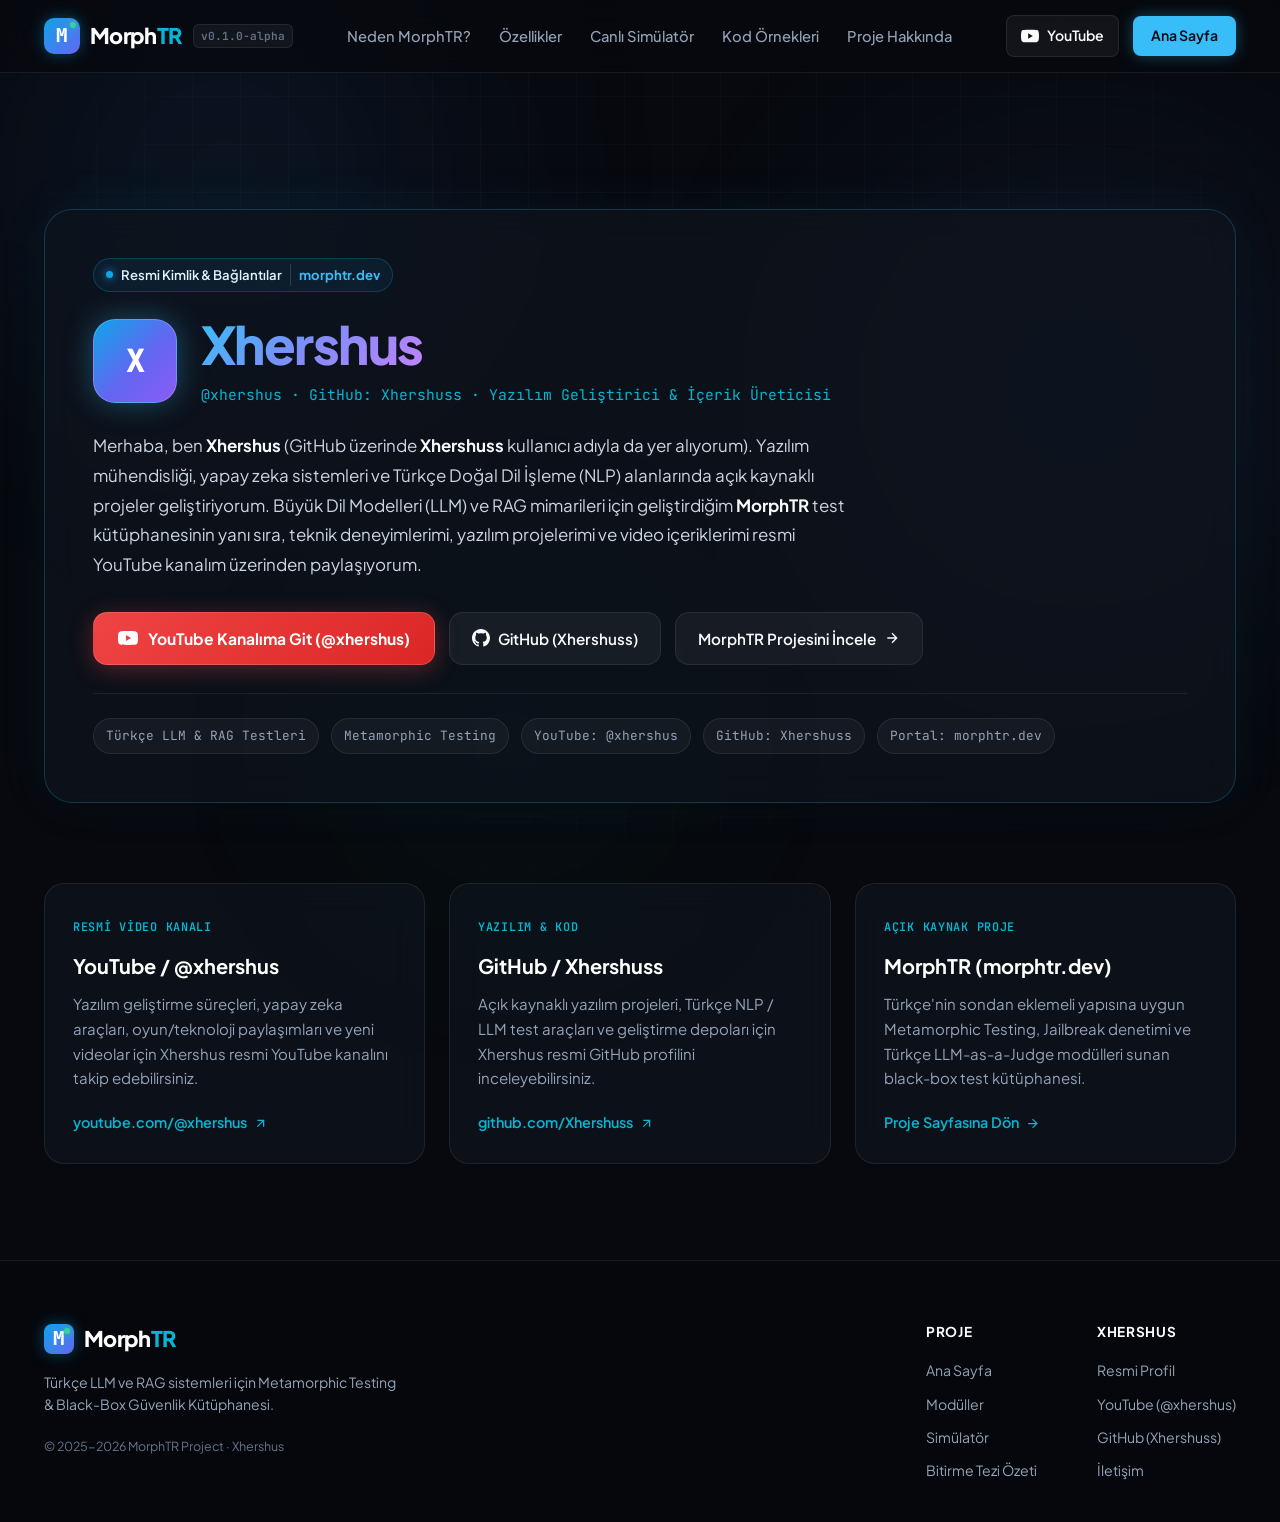
==== commit 29df6632: "Link Xhershus and Xhershuss identities across homepage and profile" ====
--- a/xhershus/index.html
+++ b/xhershus/index.html
@@ -3,17 +3,17 @@
 <head>
   <meta charset="UTF-8">
   <meta name="viewport" content="width=device-width, initial-scale=1.0">
-  <title>Xhershus - Resmi Profil ve Bağlantılar | MorphTR</title>
-  <meta name="description" content="Xhershus resmi geliştirici ve içerik üreticisi profili. YouTube kanalı (@xhershus), GitHub profili (Xhershuss) ve açık kaynaklı MorphTR projesine buradan ulaşabilirsiniz.">
+  <title>Xhershus (Xhershuss) - Resmi Profil ve Bağlantılar | MorphTR</title>
+  <meta name="description" content="Xhershus (GitHub: Xhershuss) resmi geliştirici ve içerik üreticisi profili. YouTube kanalı (@xhershus), GitHub profili (Xhershuss) ve açık kaynaklı MorphTR projesine buradan ulaşabilirsiniz.">
   <meta name="robots" content="index, follow">
-  <meta name="author" content="Xhershus">
+  <meta name="author" content="Xhershus (Xhershuss)">
   <link rel="canonical" href="https://morphtr.dev/xhershus/">
 
   <!-- Open Graph / Social Media -->
   <meta property="og:type" content="profile">
   <meta property="og:site_name" content="MorphTR">
-  <meta property="og:title" content="Xhershus - Resmi Profil ve Bağlantılar | MorphTR">
-  <meta property="og:description" content="Xhershus resmi profil sayfası: YouTube kanalı (@xhershus), GitHub profili (Xhershuss) ve MorphTR açık kaynak projesi.">
+  <meta property="og:title" content="Xhershus (Xhershuss) - Resmi Profil ve Bağlantılar | MorphTR">
+  <meta property="og:description" content="Xhershus (GitHub: Xhershuss) resmi profil sayfası: YouTube kanalı (@xhershus), GitHub profili (Xhershuss) ve MorphTR açık kaynak projesi.">
   <meta property="og:url" content="https://morphtr.dev/xhershus/">
   <meta property="og:image" content="https://morphtr.dev/og-image.png">
   <meta property="profile:username" content="Xhershus">
@@ -27,21 +27,21 @@
           "@type": "ProfilePage",
           "@id": "https://morphtr.dev/xhershus/#profilepage",
           "url": "https://morphtr.dev/xhershus/",
-          "name": "Xhershus - Resmi Profil ve Bağlantılar",
+          "name": "Xhershus (Xhershuss) - Resmi Profil ve Bağlantılar",
           "isPartOf": {
             "@type": "WebSite",
             "name": "MorphTR",
             "url": "https://morphtr.dev/"
           },
           "dateCreated": "2026-11-14T21:51:00+03:00",
-          "dateModified": "2026-11-14T22:08:00+03:00",
+          "dateModified": "2026-11-15T14:31:00+03:00",
           "mainEntity": {
             "@type": "Person",
             "name": "Xhershus",
-            "alternateName": "Xhershus",
-            "identifier": "xhershus",
+            "alternateName": ["Xhershus", "Xhershuss"],
+            "identifier": ["xhershus", "Xhershuss"],
             "url": "https://morphtr.dev/xhershus/",
-            "description": "Yazılım geliştirici, Türkçe NLP ve LLM test teknolojileri araştırmacısı, MorphTR geliştiricisi ve YouTube içerik üreticisi.",
+            "description": "Yazılım geliştirici (GitHub: Xhershuss), Türkçe NLP ve LLM test teknolojileri araştırmacısı, MorphTR geliştiricisi ve YouTube içerik üreticisi.",
             "sameAs": [
               "https://www.youtube.com/@xhershus",
               "https://github.com/Xhershuss"
@@ -130,12 +130,12 @@
             <div class="profile-avatar" aria-hidden="true">X</div>
             <div>
               <h1 class="profile-title"><span class="gradient-text">Xhershus</span></h1>
-              <div class="profile-handle">@xhershus · Yazılım Geliştirici &amp; İçerik Üreticisi</div>
+              <div class="profile-handle">@xhershus · GitHub: Xhershuss · Yazılım Geliştirici &amp; İçerik Üreticisi</div>
             </div>
           </div>
 
           <p class="profile-bio">
-            Merhaba, ben <strong>Xhershus</strong>. Yazılım mühendisliği, yapay zeka sistemleri ve Türkçe Doğal Dil İşleme (NLP) alanlarında açık kaynaklı projeler geliştiriyorum. Büyük Dil Modelleri (LLM) ve RAG mimarileri için geliştirdiğim <strong>MorphTR</strong> test kütüphanesinin yanı sıra, teknik deneyimlerimi, yazılım projelerimi ve video içeriklerimi resmi YouTube kanalım üzerinden paylaşıyorum.
+            Merhaba, ben <strong>Xhershus</strong> (GitHub üzerinde <strong>Xhershuss</strong> kullanıcı adıyla da yer alıyorum). Yazılım mühendisliği, yapay zeka sistemleri ve Türkçe Doğal Dil İşleme (NLP) alanlarında açık kaynaklı projeler geliştiriyorum. Büyük Dil Modelleri (LLM) ve RAG mimarileri için geliştirdiğim <strong>MorphTR</strong> test kütüphanesinin yanı sıra, teknik deneyimlerimi, yazılım projelerimi ve video içeriklerimi resmi YouTube kanalım üzerinden paylaşıyorum.
           </p>
 
           <div class="profile-actions">
